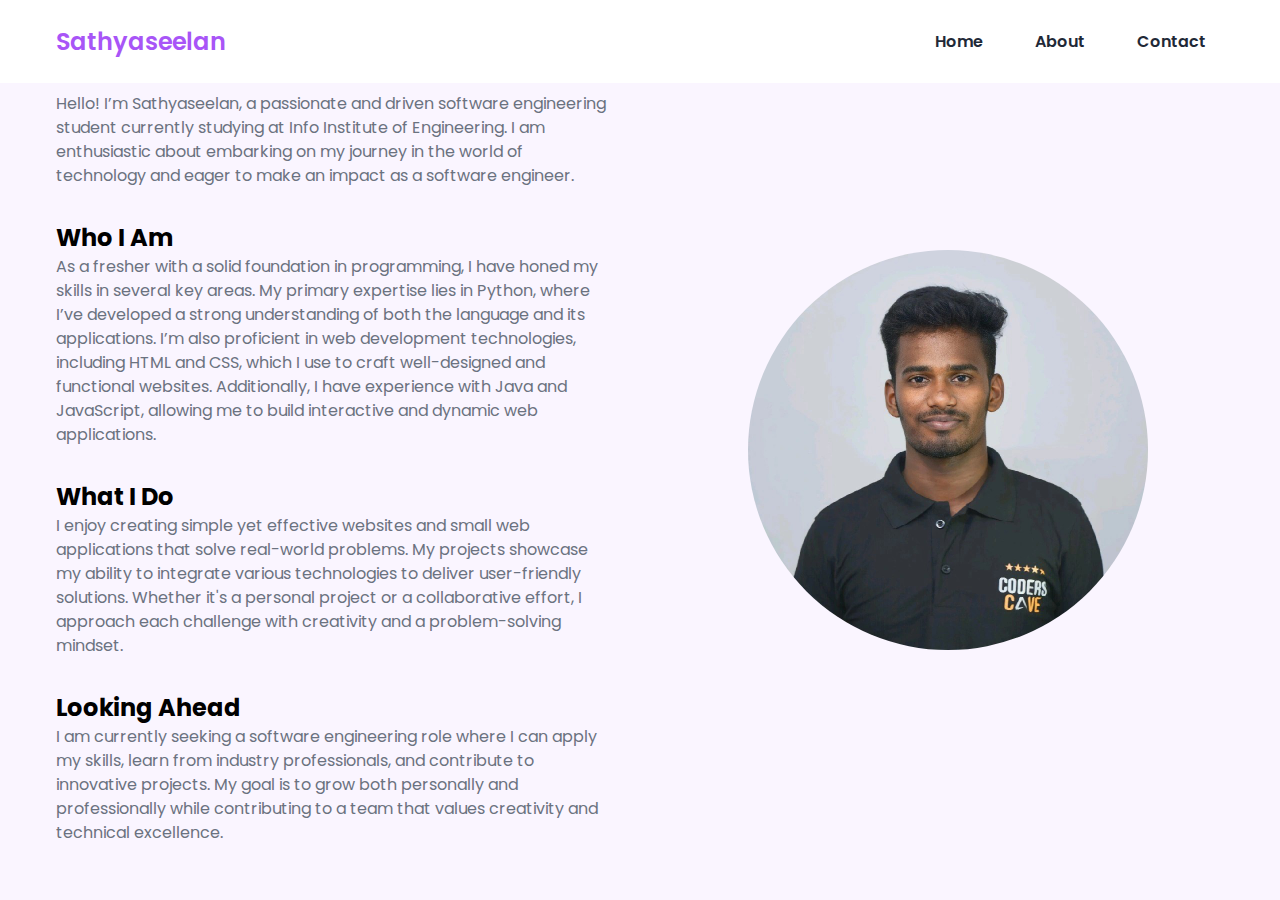
==== About.html @ d29e2bd1 "Add files via upload" ====
<!DOCTYPE html>
<html lang="en">
<head>
    <meta charset="UTF-8">
    <meta name="viewport" content="width=device-width, initial-scale=1.0">
    <title>About</title>
    <link rel="stylesheet" href="styles.css">
</head>
<body>
    <nav>
        <div class="nav__content">
          <div class="logo"><a href="index.html">Sathyaseelan</a></div>
          <label for="check" class="checkbox">
            <i class="ri-menu-line"></i>
          </label>
          <input type="checkbox" name="check" id="check" />
          <ul>
            <li><a href="index.html">Home</a></li>
            <li><a href="About.html">About</a></li>
            <li><a href="Contact.html">Contact</a></li>
          </ul>
        </div>
      </nav>
      <section class="section">
        <div class="section__container">
          <div class="content">
            <p class="subtitle">HELLO</p>
            <h2>About Me</h2>
            <p class="description">
                Hello! I’m Sathyaseelan, a passionate and driven software engineering student currently studying at Info Institute of Engineering. 
                I am enthusiastic about embarking on my journey in the world of technology and eager to make an impact as a software engineer.
                <h2>Who I Am</h2>
            <p class="description">As a fresher with a solid foundation in programming, I have honed my skills in several key areas. My primary expertise lies in Python, 
                where I’ve developed a strong understanding of both the language and its applications. I’m also proficient in web development technologies, 
                including HTML and CSS, which I use to craft well-designed and functional websites. Additionally, I have experience with Java and JavaScript, 
                allowing me to build interactive and dynamic web applications.
               <h2>What I Do</h2>
            <p class="description"> I enjoy creating simple yet effective websites and small web applications that solve real-world problems. 
                My projects showcase my ability to integrate various technologies to deliver user-friendly solutions. 
                Whether it's a personal project or a collaborative effort, I approach each challenge with creativity and a problem-solving mindset.
                <h2>Looking Ahead</h2>
            <p class="description">    I am currently seeking a software engineering role where I can apply my skills, learn from industry professionals, and contribute to innovative projects.
                My goal is to grow both personally and professionally while contributing to a team that values creativity and technical excellence.
            </p>
          </div>
          <div class="image">
            <img src="1701707877096.jfif" alt="profile" />
          </div>
        </div>
      </section>
</body>
</html>
---- styles.css ----
@import url("https://fonts.googleapis.com/css2?family=Poppins:wght@400;600;700&display=swap");

:root {
  --primary-color: #a855f7;
  --primary-color-dark: #9333ea;
  --secondary-color: #ca8a04;
  --text-dark: #1f2937;
  --text-light: #6b7280;
  --extra-light: #faf5ff;
  --max-width: 1200px;
}

* {
  padding: 0;
  margin: 0;
  box-sizing: border-box;
}

a { 
  text-decoration: none;
}

body {
  font-family: "Poppins", sans-serif;
}

nav {
  width: 100%;
  position: fixed;
  top: 0;
  left: 0;
  background-color: #ffffff;
  z-index: 99;
}

.nav__content {
  max-width: var(--max-width);
  margin: auto;
  padding: 1.5rem 1rem;
  display: flex;
  align-items: center;
  justify-content: space-between;
}

nav .logo a {
  font-size: 1.5rem;
  font-weight: 600;
  color: var(--primary-color);
  transition: 0.3s;
}
nav .logo a:hover {
  color: var(--primary-color-dark);
}

nav .checkbox {
  display: none;
}

nav input {
  display: none;
}
nav .checkbox i {
  font-size: 2rem;
  color: var(--primary-color);
  cursor: pointer;
}

ul {
  display: flex;
  align-items: center;
  gap: 1rem;
  list-style: none;
  transition: left 0.3s;
}

ul li a {
  padding: 0.5rem 1rem;
  border: 2px solid transparent;
  text-decoration: none;
  font-weight: 600;
  color: var(--text-dark);
  transition: 0.3s;
}

ul li a:hover {
  border-top-color: var(--secondary-color);
  border-bottom-color: var(--secondary-color);
  color: var(--secondary-color);
}

.section {
  background-color: var(--extra-light);
}

.section__container {
  min-height: 100vh;
  max-width: var(--max-width);
  margin: auto;
  padding: 1rem;
  display: grid;
  grid-template-columns: repeat(2, 1fr);
  gap: 4rem;
}

.content {
  display: flex;
  flex-direction: column;
  justify-content: center;
}

.subtitle {
  letter-spacing: 2px;
  color: var(--text-light);
  font-weight: 600;
  margin-bottom: 0.5rem;
}

.title {
  font-size: 2.5rem;
  font-weight: 400;
  line-height: 3rem;
  color: var(--text-dark);
  margin-bottom: 1rem;
}

.title span {
  font-weight: 600;
}

.description {
  line-height: 1.5rem;
  color: var(--text-light);
  margin-bottom: 2rem;
}

.action__btns {
  display: flex;
  gap: 1rem;
}

.action__btns button {
  font-size: 1rem;
  font-weight: 600;
  letter-spacing: 2px;
  padding: 1rem 2rem;
  outline: none;
  border: 2px solid var(--primary-color);
  border-radius: 10px;
  transition: 0.3s;
  cursor: pointer;
}

.hire__me {
  color: var(--primary-color);
  
}

.hire__me:hover {
  background-color: var(--primary-color-dark);
  color: #ffffff;
}

.portfolio {
  color: var(--primary-color);
}

.portfolio:hover {
  background-color: var(--primary-color-dark);
  color: #ffffff;
}

.image {
  display: grid;
  place-items: center;
}

.image img {
  width: min(25rem, 90%);
  border-radius: 100%;
}

@media (width < 750px) {
  nav .checkbox {
    display: block;
  }

  ul {
    position: absolute;
    width: 100%;
    height: calc(100vh - 85px);
    left: -100%;
    top: 85px;
    background-color: var(--extra-light);
    flex-direction: column;
    justify-content: center;
    gap: 3rem;
  }

  nav #check:checked ~ ul {
    left: 0;
  }

  ul li a {
    font-size: 1.25rem;
  }

  .section__container {
    padding: 10rem 1rem 5rem 1rem;
    text-align: center;
    grid-template-columns: repeat(1, 1fr);
  }

  .image {
    grid-area: 1/1/2/2;
  }

  .action__btns {
    margin: auto;
  }
}
.cont_btns {
  display:flex;
  flex-direction: column;
  gap: 2rem;
}

.cont_btns button{
  font-size: 1rem;
  font-weight: 600;
  letter-spacing: 2px;
  padding: 1rem 2rem;
  outline: none;
  border: 2px solid var(--primary-color);
  border-radius: 10px;
  transition: 0.3s;
  cursor: pointer;
}
.mail {
  color: var(--primary-color);
  
}

.mail:hover {
  background-color: var(--primary-color-dark);
  color: #ffffff;
}
.phone {
  color: var(--primary-color);
  
}

.phone:hover {
  background-color: var(--primary-color-dark);
  color: #ffffff;
}.linkedin{
  color: var(--primary-color);
  
}

.linkedin:hover {
  background-color: var(--primary-color-dark);
  color: #ffffff;
}.discord {
  color: var(--primary-color);
  
}

.discord:hover {
  background-color: var(--primary-color-dark);
  color: #ffffff;
}
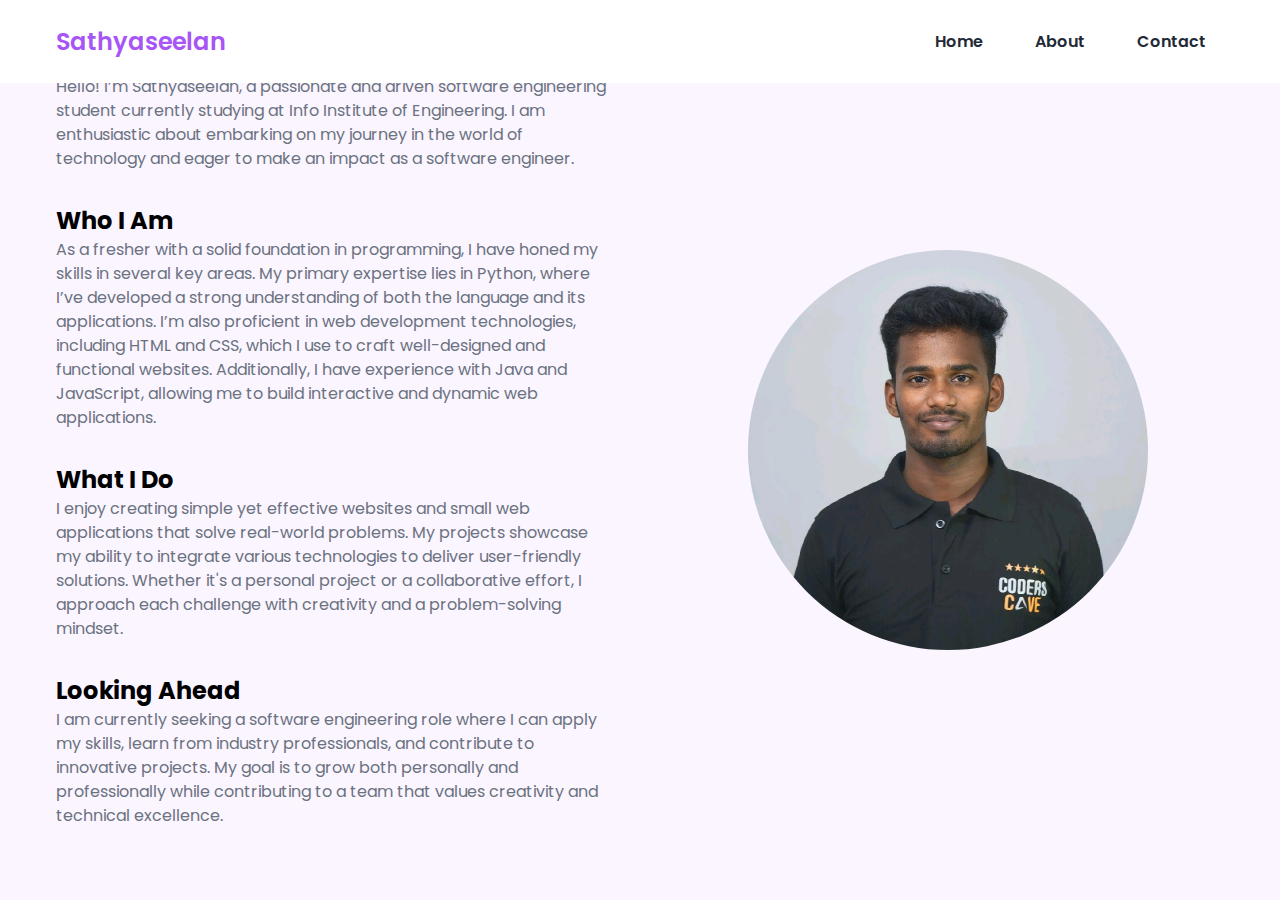
==== commit 8f96ff3b: "Add files via upload" ====
--- a/About.html
+++ b/About.html
@@ -24,7 +24,6 @@
       <section class="section">
         <div class="section__container">
           <div class="content">
-            <p class="subtitle">HELLO</p>
             <h2>About Me</h2>
             <p class="description">
                 Hello! I’m Sathyaseelan, a passionate and driven software engineering student currently studying at Info Institute of Engineering. 
